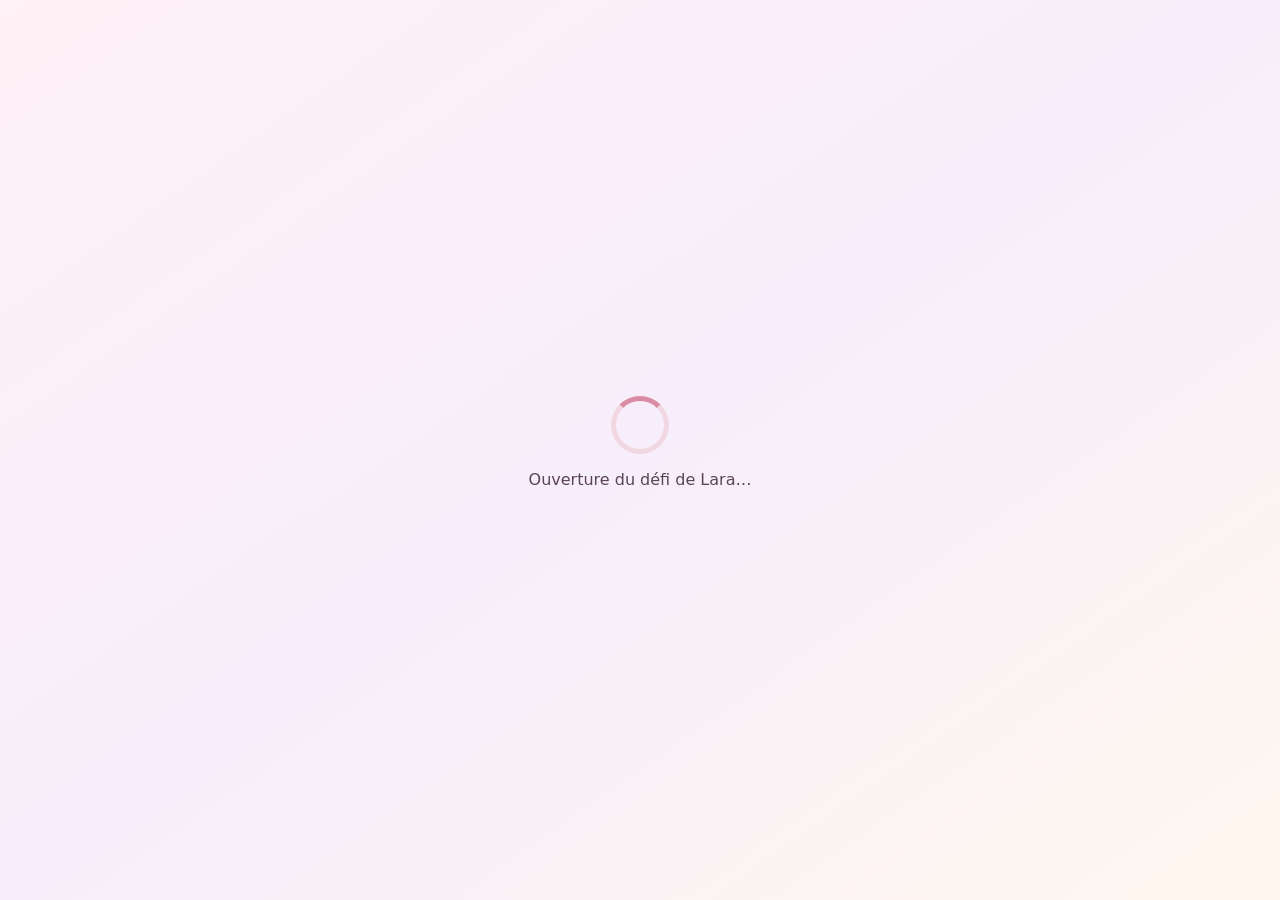
==== index.html @ 27028ee6 "Add public landing page" ====
<!doctype html><html lang="fr"><head><meta charset="utf-8"><meta name="viewport" content="width=device-width,initial-scale=1"><meta name="theme-color" content="#d98ca3"><title>Le défi de Lara</title><style>body{margin:0;min-height:100vh;display:grid;place-items:center;background:linear-gradient(145deg,#fff1f6,#f7eefb,#fff7ee);font-family:system-ui;color:#594554}.box{text-align:center;padding:28px}.spin{width:48px;height:48px;margin:auto;border:5px solid #f1d7e1;border-top-color:#d98ca3;border-radius:50%;animation:s 1s linear infinite}@keyframes s{to{transform:rotate(360deg)}}</style></head><body><div class="box"><div class="spin"></div><p>Ouverture du défi de Lara…</p></div><script src="loader.js"></script></body></html>
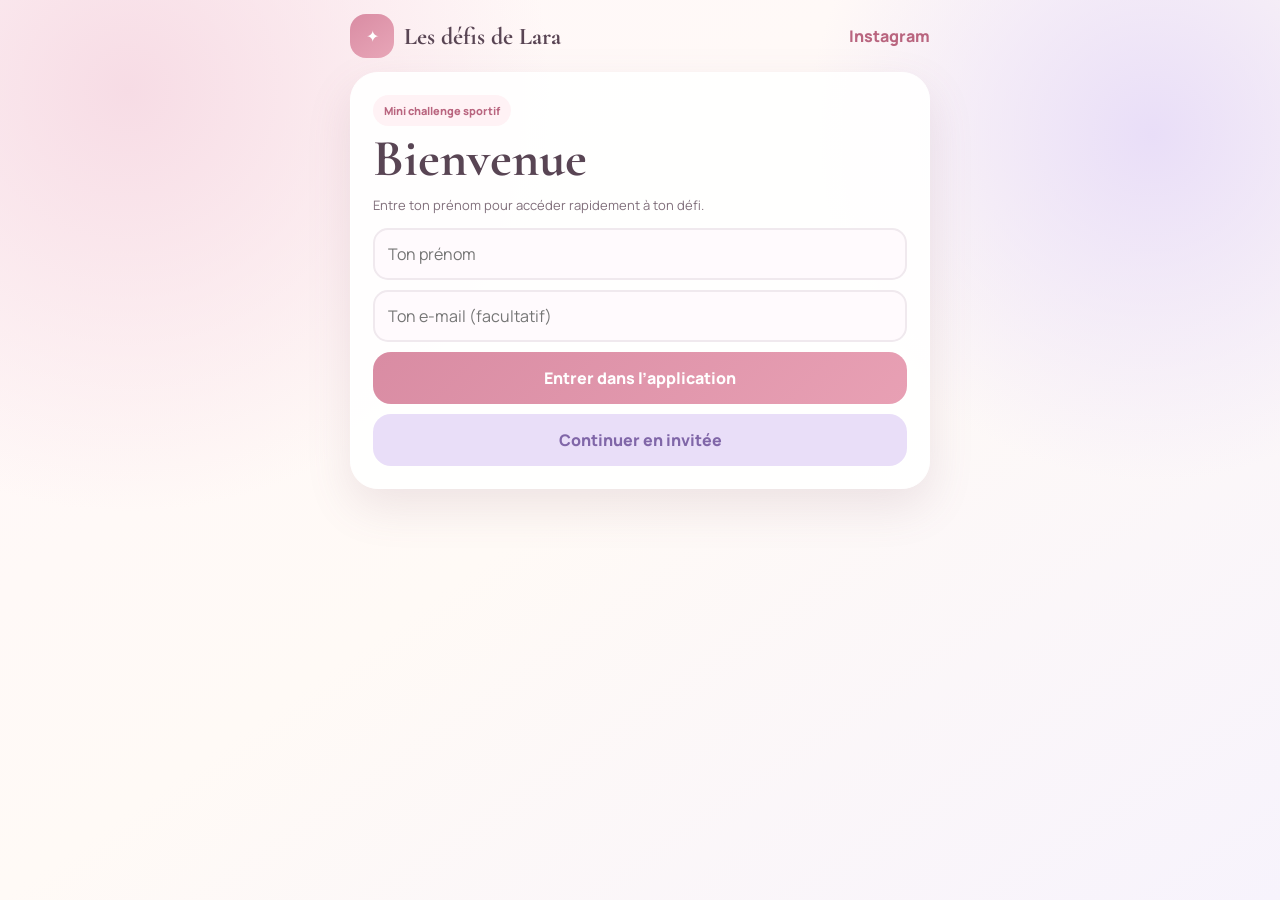
==== commit 0fef926b: "Redirect old link to updated app" ====
--- a/index.html
+++ b/index.html
@@ -1 +1 @@
-<!doctype html><html lang="fr"><head><meta charset="utf-8"><meta name="viewport" content="width=device-width,initial-scale=1"><meta name="theme-color" content="#d98ca3"><title>Le défi de Lara</title><style>body{margin:0;min-height:100vh;display:grid;place-items:center;background:linear-gradient(145deg,#fff1f6,#f7eefb,#fff7ee);font-family:system-ui;color:#594554}.box{text-align:center;padding:28px}.spin{width:48px;height:48px;margin:auto;border:5px solid #f1d7e1;border-top-color:#d98ca3;border-radius:50%;animation:s 1s linear infinite}@keyframes s{to{transform:rotate(360deg)}}</style></head><body><div class="box"><div class="spin"></div><p>Ouverture du défi de Lara…</p></div><script src="loader.js"></script></body></html>+<!doctype html><html lang="fr"><head><meta charset="utf-8"><meta name="viewport" content="width=device-width,initial-scale=1"><meta http-equiv="refresh" content="0;url=/les-defis-de-laura/"><link rel="canonical" href="https://managementtrika-pixel.github.io/les-defis-de-laura/"><title>Les défis de Laura</title><script>location.replace('/les-defis-de-laura/')</script></head><body><p><a href="/les-defis-de-laura/">Ouvrir Les défis de Laura</a></p></body></html>
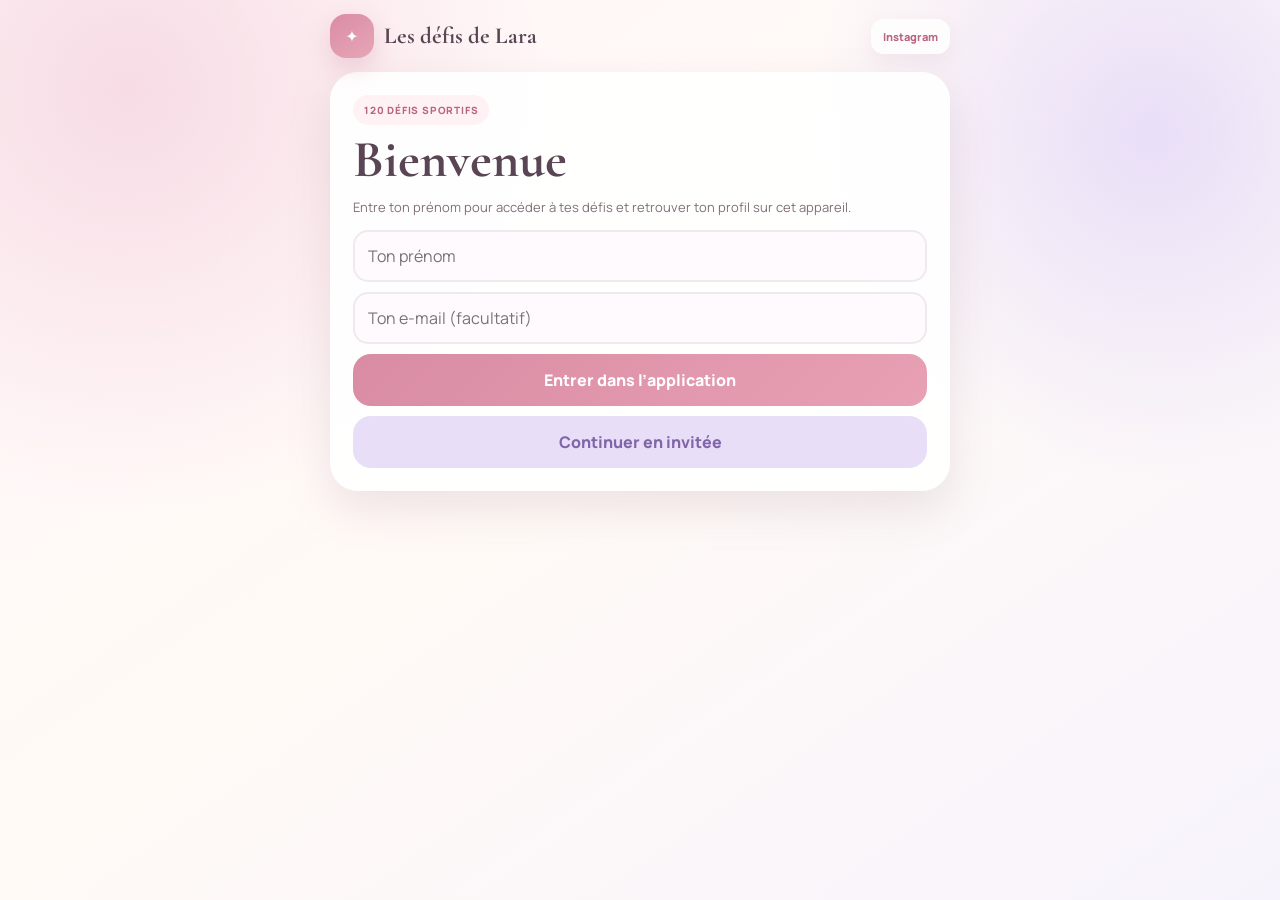
==== commit 2459036d: "Redirect home to Les défis de Lara" ====
--- a/index.html
+++ b/index.html
@@ -1 +1 @@
-<!doctype html><html lang="fr"><head><meta charset="utf-8"><meta name="viewport" content="width=device-width,initial-scale=1"><meta http-equiv="refresh" content="0;url=/les-defis-de-laura/"><link rel="canonical" href="https://managementtrika-pixel.github.io/les-defis-de-laura/"><title>Les défis de Laura</title><script>location.replace('/les-defis-de-laura/')</script></head><body><p><a href="/les-defis-de-laura/">Ouvrir Les défis de Laura</a></p></body></html>+<!doctype html><html lang="fr"><head><meta charset="utf-8"><meta name="viewport" content="width=device-width,initial-scale=1"><meta http-equiv="refresh" content="0; url=/les-defis-de-lara/"><title>Les défis de Lara</title></head><body><p><a href="/les-defis-de-lara/">Ouvrir Les défis de Lara</a></p></body></html>
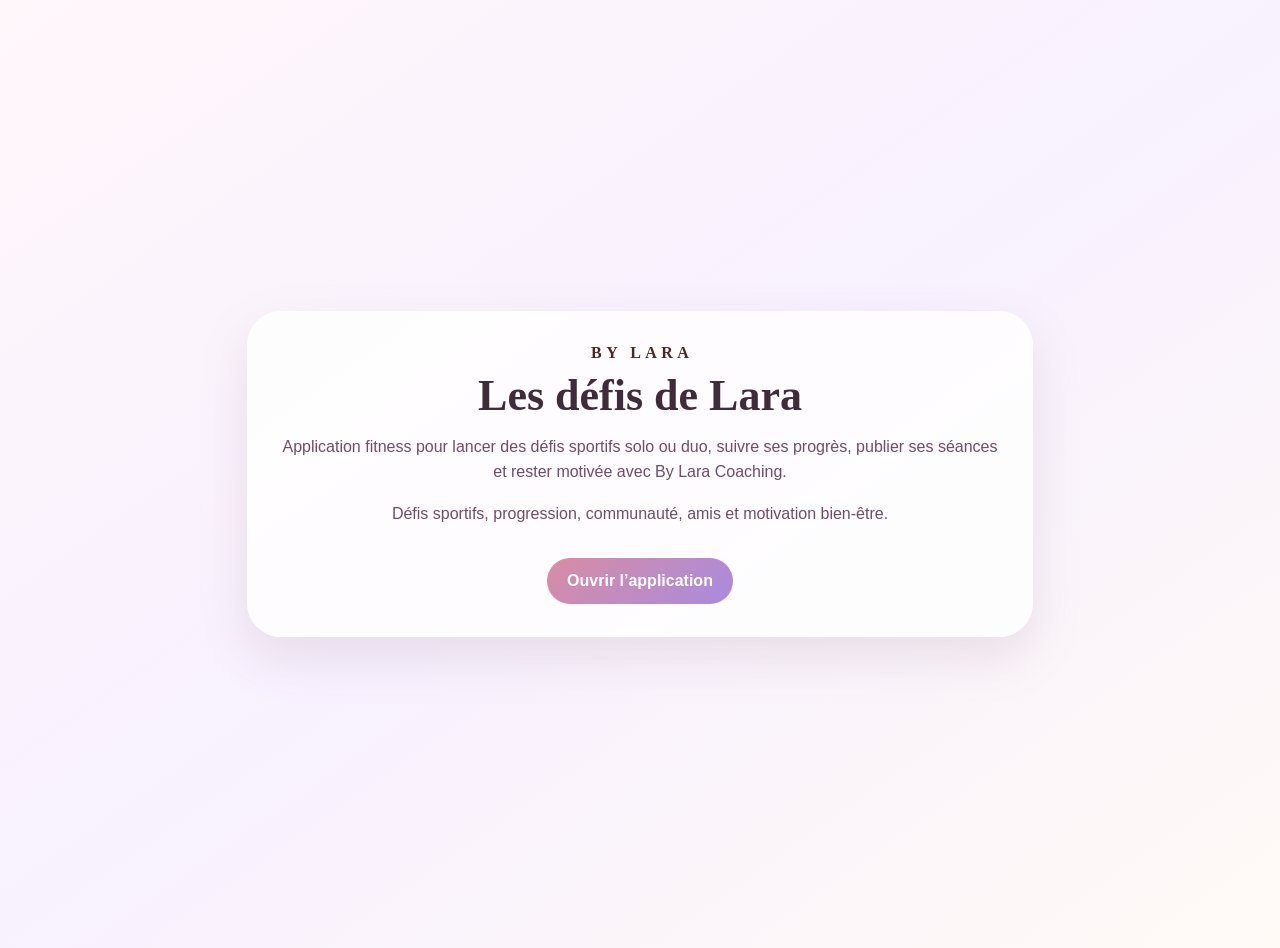
==== commit 0c5dccda: "Add SEO landing page at root" ====
--- a/index.html
+++ b/index.html
@@ -1 +1,42 @@
-<!doctype html><html lang="fr"><head><meta charset="utf-8"><meta name="viewport" content="width=device-width,initial-scale=1"><meta http-equiv="refresh" content="0; url=/les-defis-de-lara/"><title>Les défis de Lara</title></head><body><p><a href="/les-defis-de-lara/">Ouvrir Les défis de Lara</a></p></body></html>+<!doctype html>
+<html lang="fr">
+<head>
+  <meta charset="utf-8">
+  <meta name="viewport" content="width=device-width,initial-scale=1">
+  <title>Les défis de Lara | Application fitness By Lara Coaching</title>
+  <meta name="description" content="Les défis de Lara est une application fitness By Lara Coaching pour lancer des défis sportifs, suivre ses progrès, publier ses séances et rester motivée.">
+  <meta name="robots" content="index, follow, max-image-preview:large">
+  <link rel="canonical" href="https://managementtrika-pixel.github.io/les-defis-de-lara/">
+  <meta property="og:title" content="Les défis de Lara | By Lara Coaching">
+  <meta property="og:description" content="Défis sportifs solo ou duo, progression, publications et motivation fitness.">
+  <meta property="og:url" content="https://managementtrika-pixel.github.io/les-defis-de-lara/">
+  <meta property="og:image" content="https://managementtrika-pixel.github.io/les-defis-de-lara/seo-card.svg">
+  <script type="application/ld+json">
+  {
+    "@context":"https://schema.org",
+    "@type":"WebSite",
+    "name":"Les défis de Lara",
+    "url":"https://managementtrika-pixel.github.io/les-defis-de-lara/",
+    "description":"Application fitness By Lara Coaching pour défis sportifs, suivi de progression et motivation.",
+    "publisher":{"@type":"Organization","name":"By Lara Coaching","url":"https://instagram.com/bylaracoaching"}
+  }
+  </script>
+  <style>
+    body{margin:0;min-height:100vh;display:grid;place-items:center;padding:24px;font-family:Arial,sans-serif;color:#3f2c3b;background:linear-gradient(145deg,#fff7fa,#f8f1ff,#fffaf6)}
+    main{max-width:720px;background:rgba(255,255,255,.82);border:1px solid #fff;border-radius:34px;padding:32px;box-shadow:0 20px 50px rgba(137,91,115,.15);text-align:center}
+    h1{font-family:Georgia,serif;font-size:44px;line-height:1;margin:12px 0;color:#3f2c3b}
+    .brand{font-family:Georgia,serif;letter-spacing:.28em;margin-right:-.28em;color:#4a291f;font-weight:700}
+    p{color:#6f4d66;line-height:1.6}
+    a{display:inline-block;margin-top:16px;padding:14px 20px;border-radius:999px;background:linear-gradient(135deg,#d98ca3,#a88bdf);color:white;text-decoration:none;font-weight:800}
+  </style>
+</head>
+<body>
+  <main>
+    <div class="brand">BY LARA</div>
+    <h1>Les défis de Lara</h1>
+    <p>Application fitness pour lancer des défis sportifs solo ou duo, suivre ses progrès, publier ses séances et rester motivée avec By Lara Coaching.</p>
+    <p>Défis sportifs, progression, communauté, amis et motivation bien-être.</p>
+    <a href="/les-defis-de-lara/">Ouvrir l’application</a>
+  </main>
+</body>
+</html>
